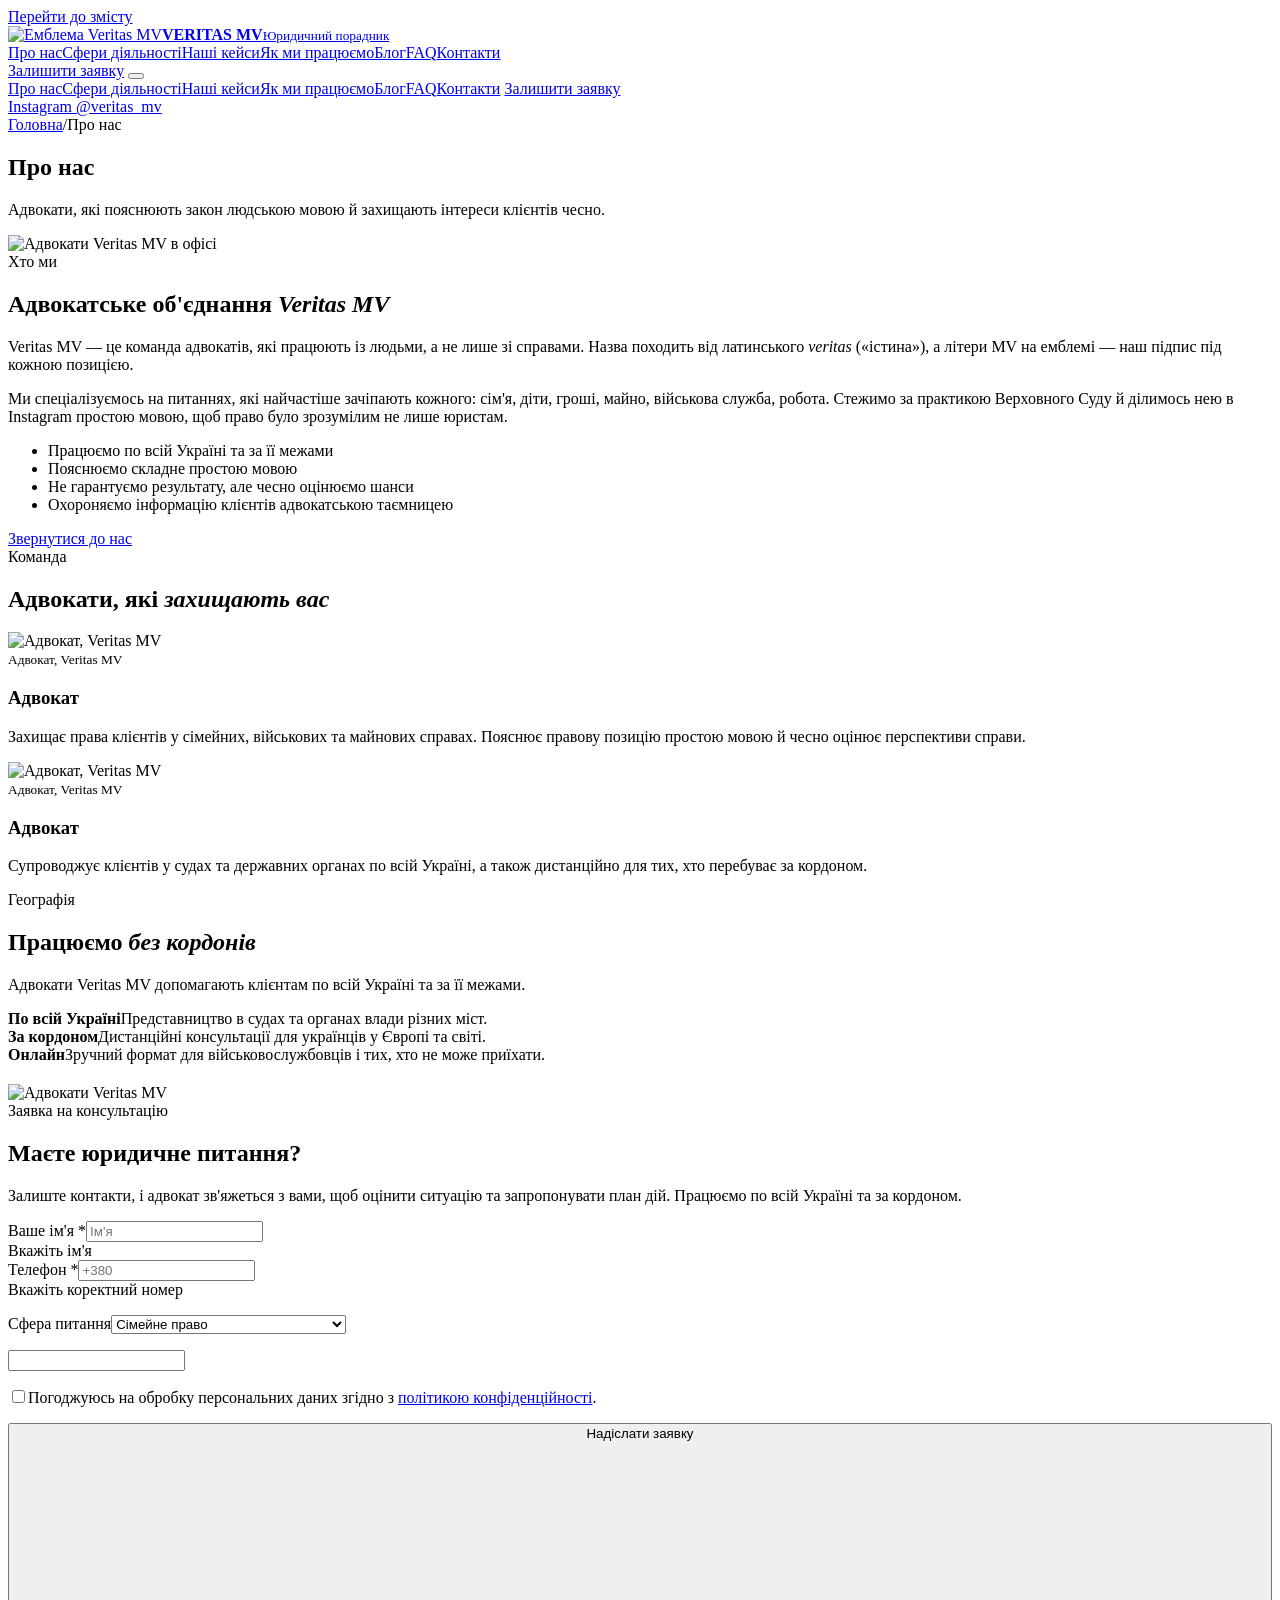
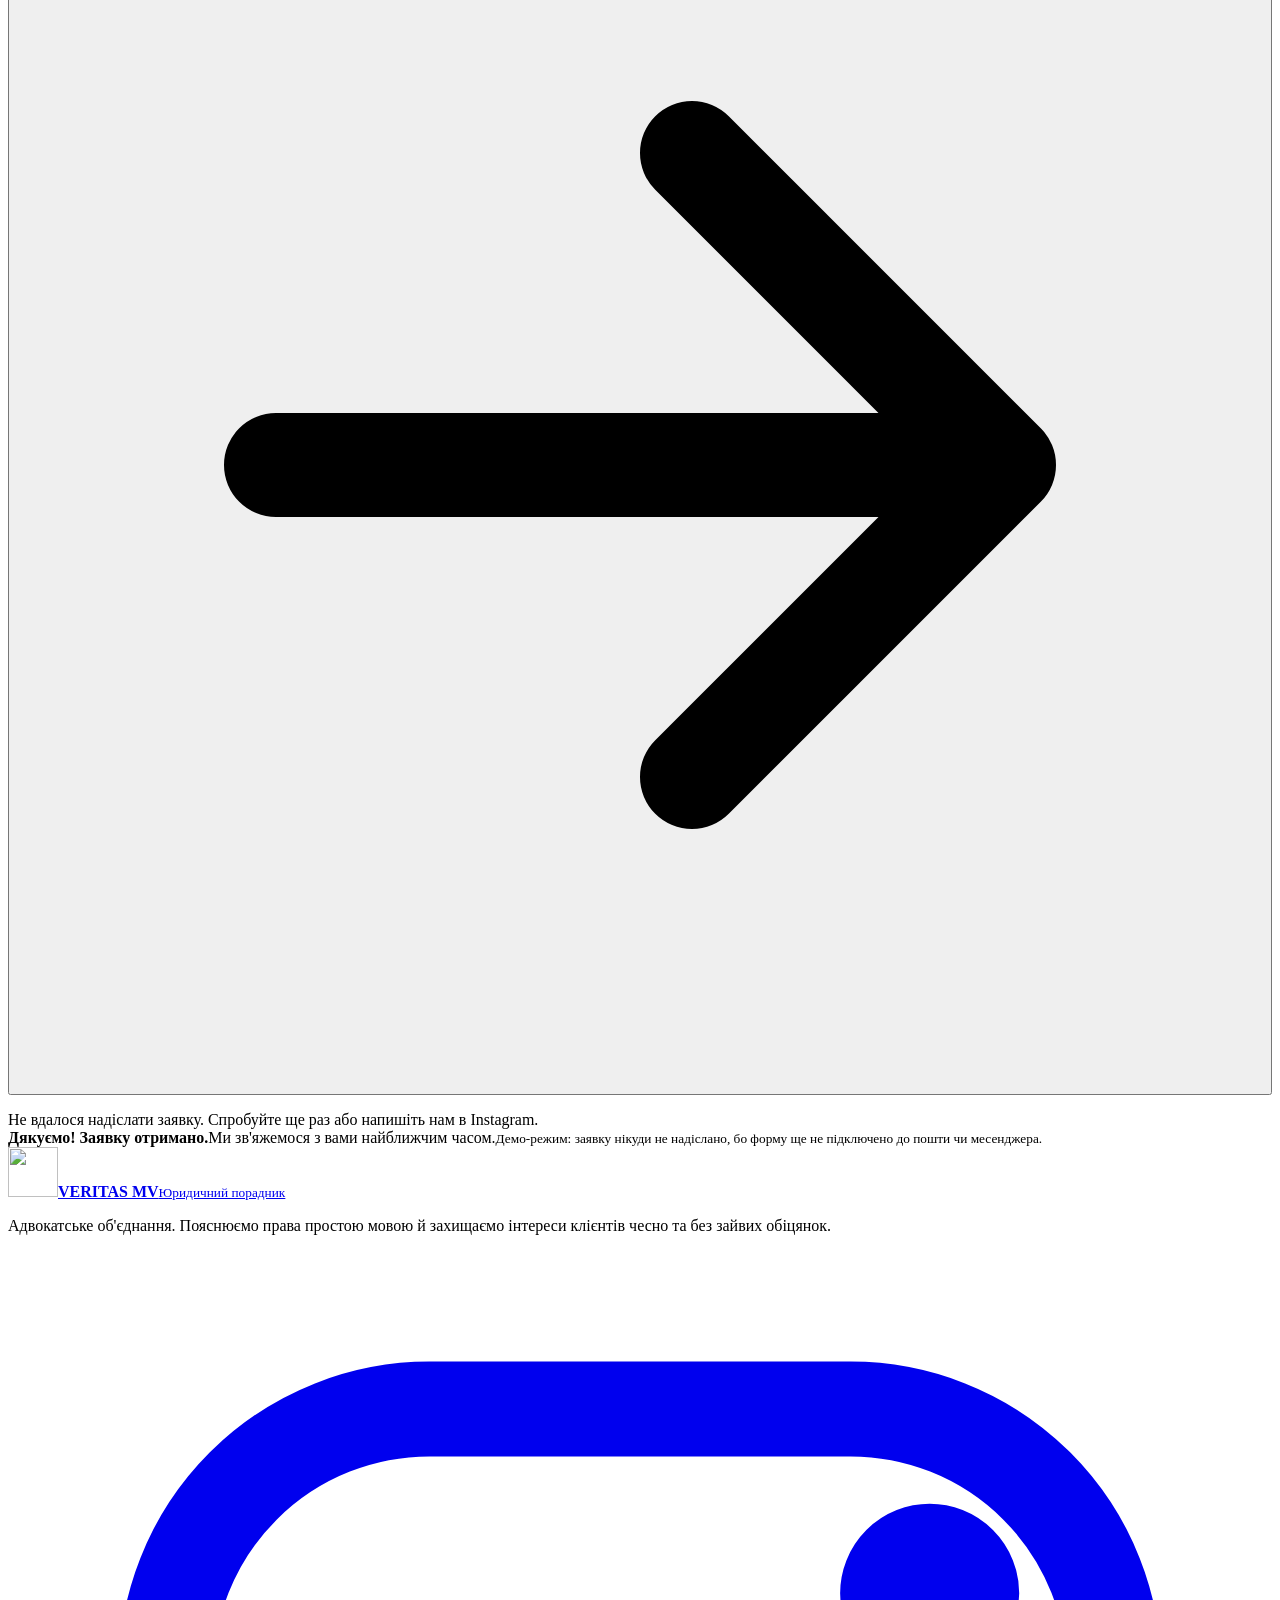
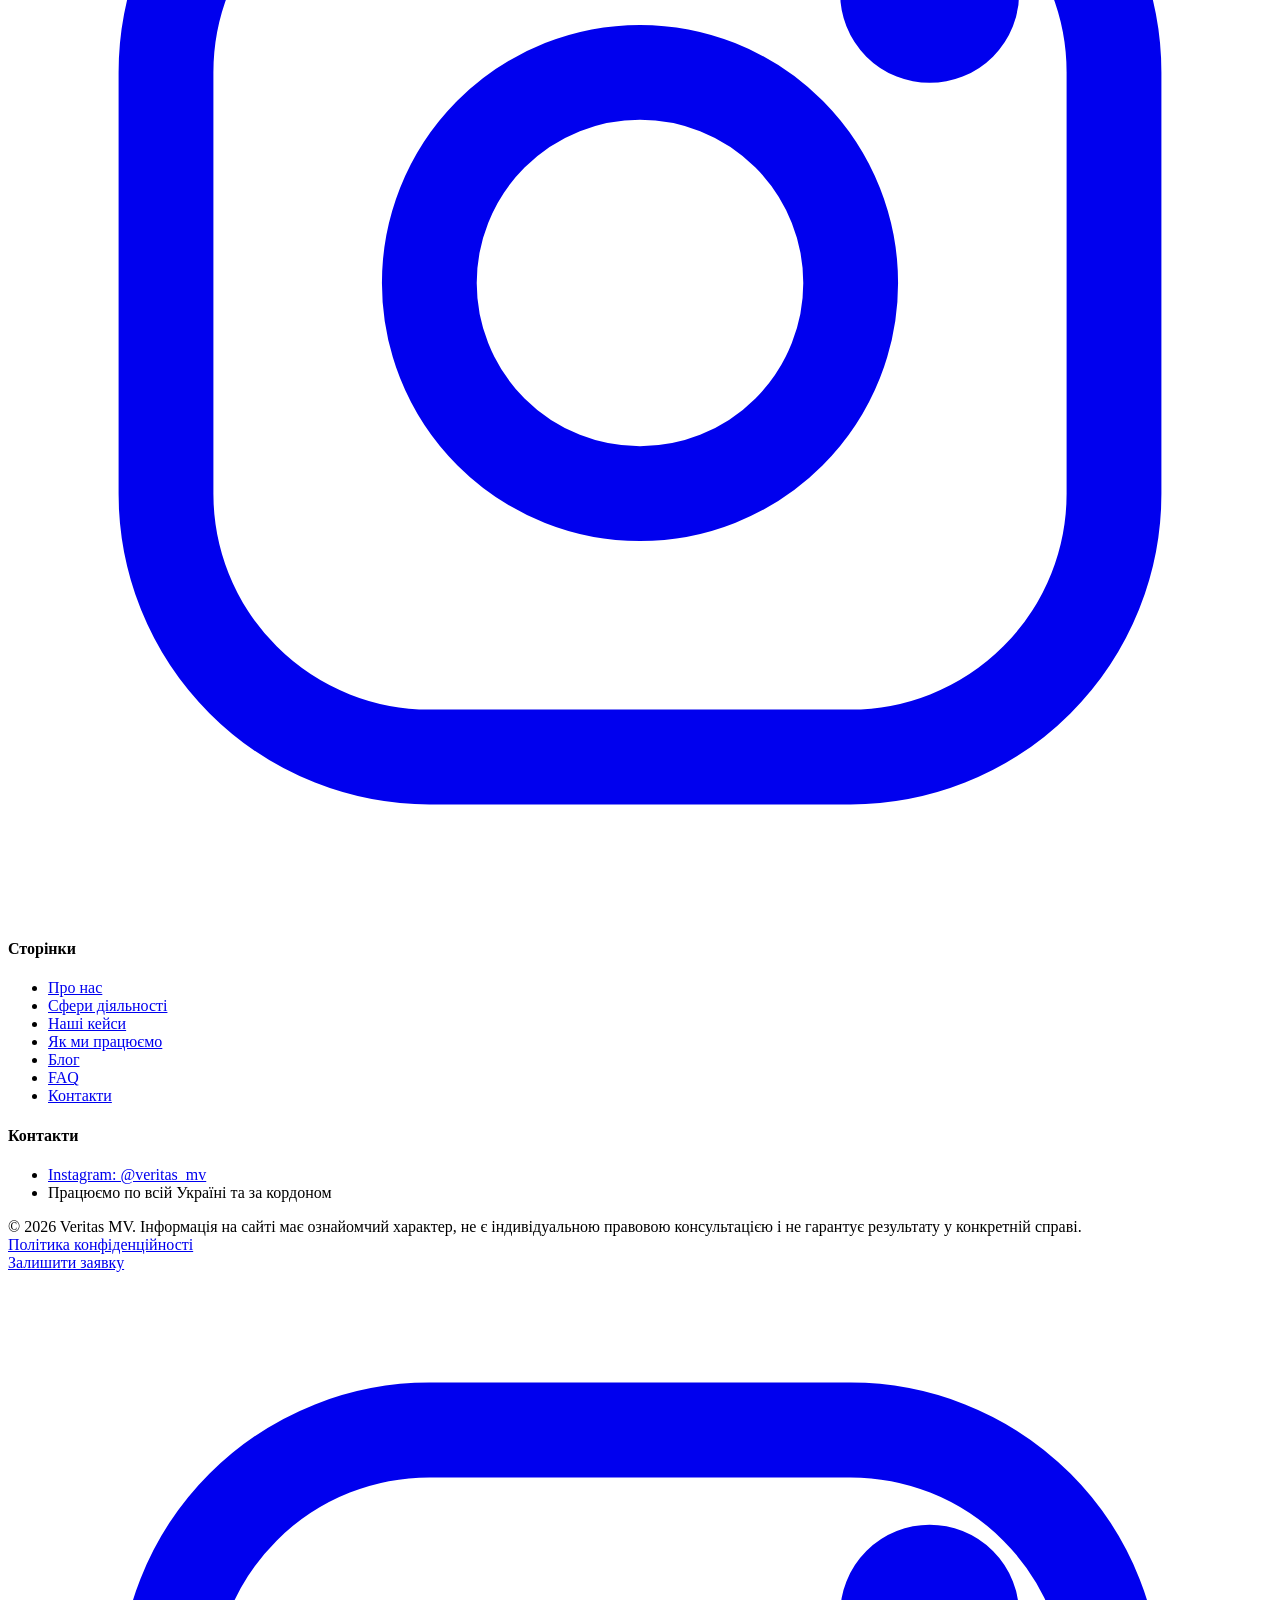
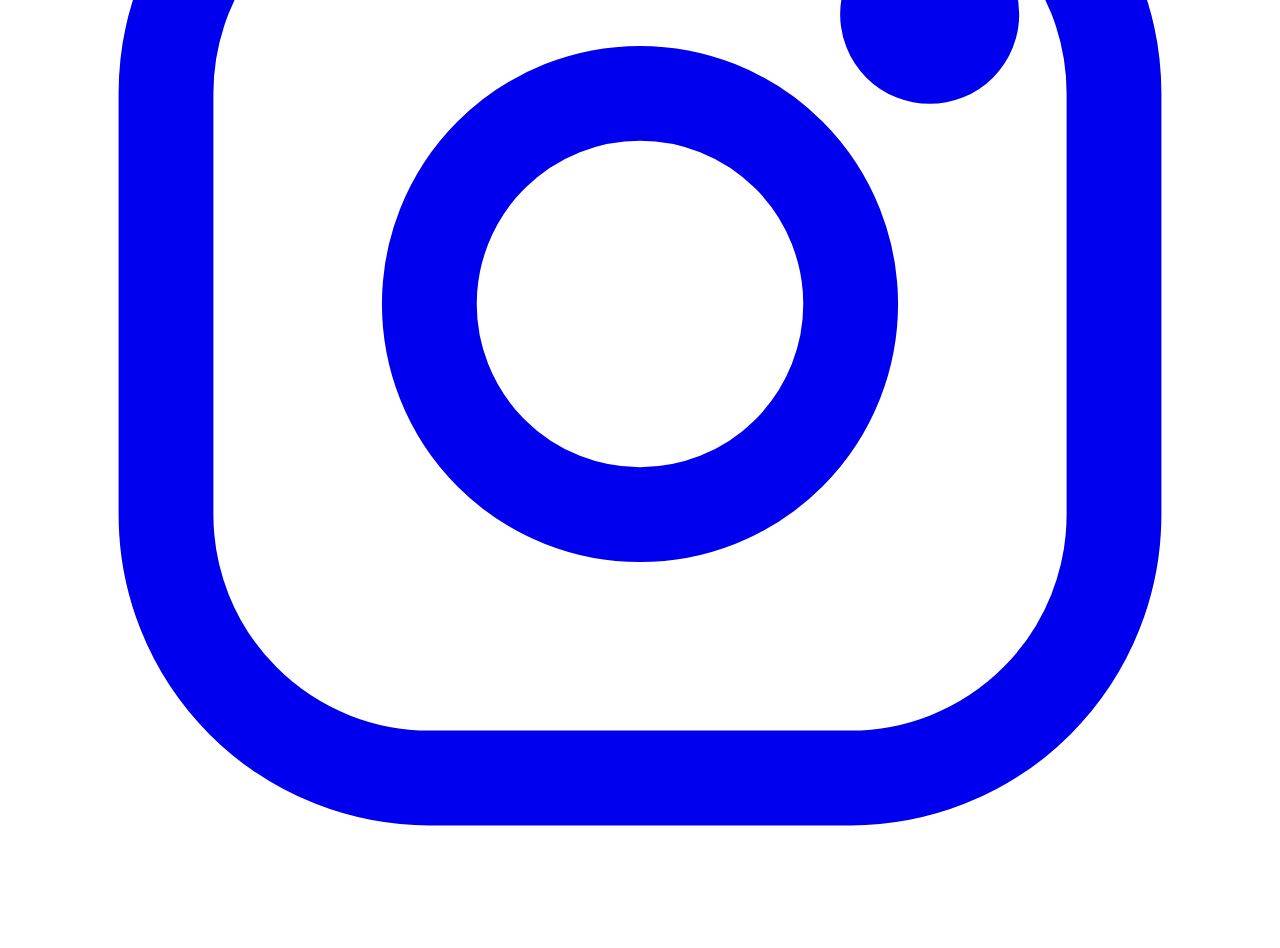
==== about.html @ 13b51f2b "Add files via upload" ====
<!DOCTYPE html>
<html lang="uk">
<head>
<meta charset="utf-8">
<meta name="viewport" content="width=device-width,initial-scale=1">
<title>Про нас | Veritas MV · Юридичний порадник</title>
<meta name="description" content="Адвокатське об'єднання Veritas MV: хто ми, наші принципи та команда адвокатів. Працюємо по всій Україні та за кордоном.">
<link rel="canonical" href="https://veritasmv.com.ua/about.html">
<meta property="og:type" content="website"><meta property="og:locale" content="uk_UA">
<meta property="og:title" content="Про нас | Veritas MV · Юридичний порадник"><meta property="og:description" content="Адвокатське об'єднання Veritas MV: хто ми, наші принципи та команда адвокатів. Працюємо по всій Україні та за кордоном.">
<meta property="og:image" content="https://veritasmv.com.ua/img/hero.jpg"><meta property="og:url" content="https://veritasmv.com.ua/about.html">
<meta name="theme-color" content="#4a0a16">
<link rel="icon" type="image/png" href="img/favicon.png"><link rel="apple-touch-icon" href="img/apple-touch-icon.png">
<link rel="preconnect" href="https://fonts.googleapis.com"><link rel="preconnect" href="https://fonts.gstatic.com" crossorigin>
<link href="https://fonts.googleapis.com/css2?family=Montserrat:ital,wght@0,300;0,400;0,500;0,600;0,700;0,800;1,500;1,600&display=swap&subset=cyrillic" rel="stylesheet">
<link rel="stylesheet" href="css/style.css">

</head>
<body>
<a class="sr-only" href="#main">Перейти до змісту</a>
<header class="site-header"><div class="container header-in">
  <a class="brand" href="index.html" aria-label="Юридичний порадник: на головну"><img src="img/logo.png" alt="Емблема Veritas MV" width="50" height="50"><span class="brand-txt"><b>VERITAS MV</b><small>Юридичний порадник</small></span></a>
  <nav class="nav" aria-label="Основне меню"><a href="about.html" class="active">Про нас</a><a href="services.html">Сфери діяльності</a><a href="cases.html">Наші кейси</a><a href="process.html">Як ми працюємо</a><a href="blog.html">Блог</a><a href="faq.html">FAQ</a><a href="contacts.html">Контакти</a></nav>
  <a class="btn btn-primary btn-sm header-cta" href="contacts.html#form">Залишити заявку</a>
  <button class="burger" aria-label="Меню" aria-expanded="false"><span></span></button>
</div></header>
<div class="mobile-menu"><a class="m-link active" href="about.html">Про нас</a><a class="m-link" href="services.html">Сфери діяльності</a><a class="m-link" href="cases.html">Наші кейси</a><a class="m-link" href="process.html">Як ми працюємо</a><a class="m-link" href="blog.html">Блог</a><a class="m-link" href="faq.html">FAQ</a><a class="m-link" href="contacts.html">Контакти</a>
  <a class="btn btn-primary" href="contacts.html#form">Залишити заявку</a>
  <div class="m-contact"><a href="https://www.instagram.com/veritas_mv" target="_blank" rel="noopener">Instagram @veritas_mv</a></div>
</div>
<main id="main">
<section class="page-hero"><div class="container">
  <div class="crumbs"><a href="index.html">Головна</a><span>/</span>Про нас</div>
  <h1>Про нас</h1><p>Адвокати, які пояснюють закон людською мовою й захищають інтереси клієнтів чесно.</p></div></section>
<section class="section"><div class="container split">
  <div class="split-img rv"><img src="img/about.jpg" alt="Адвокати Veritas MV в офісі" loading="lazy"></div>
  <div class="split-txt">
    <span class="eyebrow rv">Хто ми</span>
    <h2 class="rv">Адвокатське об'єднання <em>Veritas MV</em></h2>
    <p class="rv">Veritas MV — це команда адвокатів, які працюють із людьми, а не лише зі справами. Назва походить від латинського <i>veritas</i> («істина»), а літери MV на емблемі — наш підпис під кожною позицією.</p>
    <p class="rv">Ми спеціалізуємось на питаннях, які найчастіше зачіпають кожного: сім'я, діти, гроші, майно, військова служба, робота. Стежимо за практикою Верховного Суду й ділимось нею в Instagram простою мовою, щоб право було зрозумілим не лише юристам.</p>
    <ul class="checks rv"><li>Працюємо по всій Україні та за її межами</li><li>Пояснюємо складне простою мовою</li><li>Не гарантуємо результату, але чесно оцінюємо шанси</li><li>Охороняємо інформацію клієнтів адвокатською таємницею</li></ul>
    <a class="btn btn-primary rv" href="contacts.html#form">Звернутися до нас</a>
  </div>
</div></section>

<section class="section tint" id="team"><div class="container">
  <div class="section-head rv"><span class="eyebrow">Команда</span><h2>Адвокати, які <em>захищають вас</em></h2></div>
  <div class="team-grid"><article class="person rv"><div class="person-img"><img src="img/team-1.jpg" alt="Адвокат, Veritas MV" loading="lazy"></div>
<div class="person-body"><small>Адвокат, Veritas MV</small><h3>Адвокат</h3><p>Захищає права клієнтів у сімейних, військових та майнових справах. Пояснює правову позицію простою мовою й чесно оцінює перспективи справи.</p></div></article><article class="person rv"><div class="person-img"><img src="img/team-2.jpg" alt="Адвокат, Veritas MV" loading="lazy"></div>
<div class="person-body"><small>Адвокат, Veritas MV</small><h3>Адвокат</h3><p>Супроводжує клієнтів у судах та державних органах по всій Україні, а також дистанційно для тих, хто перебуває за кордоном.</p></div></article></div>
</div></section>

<section class="section"><div class="container">
  <div class="section-head center rv"><span class="eyebrow">Географія</span><h2>Працюємо <em>без кордонів</em></h2><p>Адвокати Veritas MV допомагають клієнтам по всій Україні та за її межами.</p></div>
  <div class="geo">
    <div class="geo-item rv"><b>По всій Україні</b><span>Представництво в судах та органах влади різних міст.</span></div>
    <div class="geo-item rv d1"><b>За кордоном</b><span>Дистанційні консультації для українців у Європі та світі.</span></div>
    <div class="geo-item rv d2"><b>Онлайн</b><span>Зручний формат для військовослужбовців і тих, хто не може приїхати.</span></div>
  </div>
</div></section>
<section class="section" style="padding-top:20px"><div class="container">
  <div class="cta rv">
    <div class="cta-img"><img src="img/cta-wide.jpg" alt="Адвокати Veritas MV" loading="lazy"></div>
    <div class="cta-body">
      <span class="eyebrow">Заявка на консультацію</span>
      <h2>Маєте юридичне питання?</h2><p>Залиште контакти, і адвокат зв'яжеться з вами, щоб оцінити ситуацію та запропонувати план дій. Працюємо по всій Україні та за кордоном.</p>
      <form class="form" data-lead novalidate>
  <div class="form-fields" style="display:grid;gap:16px">
    <div class="row two">
      <div class="field"><label for="ctan">Ваше ім'я <span class="req">*</span></label><input id="ctan" name="name" placeholder="Ім'я" autocomplete="name"><div class="msg">Вкажіть ім'я</div></div>
      <div class="field"><label for="ctap">Телефон <span class="req">*</span></label><input id="ctap" name="phone" type="tel" inputmode="tel" placeholder="+380" autocomplete="tel"><div class="msg">Вкажіть коректний номер</div></div>
    </div>
    <div class="field"><label for="ctaa">Сфера питання</label><select id="ctaa" name="area"><option value="family">Сімейне право</option><option value="military">Військове право</option><option value="property">Майнові та цивільні спори</option><option value="labor">Трудове право</option><option value="consumer">Кредити та споживчі спори</option><option value="abroad">Українці за кордоном</option><option value="other">Інше / не знаю, до кого звертатись</option></select></div>
    <div class="hp" aria-hidden="true"><input name="website" tabindex="-1" autocomplete="off"></div><label class="check"><input type="checkbox" name="consent"><span>Погоджуюсь на обробку персональних даних згідно з <a href="privacy.html">політикою конфіденційності</a>.</span></label>
    <button class="btn btn-primary" type="submit">Надіслати заявку <svg viewBox="0 0 24 24" fill="none" stroke="currentColor" stroke-width="2" stroke-linecap="round" stroke-linejoin="round"><path d="M5 12h14M13 6l6 6-6 6"/></svg></button><div class="form-err">Не вдалося надіслати заявку. Спробуйте ще раз або напишіть нам в Instagram.</div>
  </div>
  <div class="form-ok"><b>Дякуємо! Заявку отримано.</b>Ми зв'яжемося з вами найближчим часом.<small class="demo-note">Демо-режим: заявку нікуди не надіслано, бо форму ще не підключено до пошти чи месенджера.</small></div>
</form>
    </div>
  </div></div></section>

</main>
<footer class="site-footer"><div class="container">
  <div class="foot-grid">
    <div>
      <a class="brand" href="index.html"><img src="img/logo.png" alt="" width="50" height="50"><span class="brand-txt"><b>VERITAS MV</b><small>Юридичний порадник</small></span></a>
      <p class="foot-about">Адвокатське об'єднання. Пояснюємо права простою мовою й захищаємо інтереси клієнтів чесно та без зайвих обіцянок.</p>
      <div class="socials"><a href="https://www.instagram.com/veritas_mv" target="_blank" rel="noopener" aria-label="Instagram"><svg viewBox="0 0 24 24" fill="none" stroke="currentColor" stroke-width="1.8" stroke-linecap="round" stroke-linejoin="round"><rect x="3" y="3" width="18" height="18" rx="5"/><circle cx="12" cy="12" r="4"/><circle cx="17.5" cy="6.5" r=".8" fill="currentColor"/></svg></a></div>
    </div>
    <div><h4>Сторінки</h4><ul><li><a href="about.html">Про нас</a></li><li><a href="services.html">Сфери діяльності</a></li><li><a href="cases.html">Наші кейси</a></li><li><a href="process.html">Як ми працюємо</a></li><li><a href="blog.html">Блог</a></li><li><a href="faq.html">FAQ</a></li><li><a href="contacts.html">Контакти</a></li></ul></div>
    <div><h4>Контакти</h4><ul><li><a href="https://www.instagram.com/veritas_mv" target="_blank" rel="noopener">Instagram: @veritas_mv</a></li><li>Працюємо по всій Україні та за кордоном</li></ul></div>
  </div>
  <div class="foot-bottom">
    <div>© <span data-year>2026</span> Veritas MV. Інформація на сайті має ознайомчий характер, не є індивідуальною правовою консультацією і не гарантує результату у конкретній справі.</div>
    <div><a href="privacy.html">Політика конфіденційності</a></div>
  </div>
</div></footer>
<div class="mbar"><a class="btn btn-primary" href="contacts.html#form">Залишити заявку</a><a class="btn btn-light sq" href="https://www.instagram.com/veritas_mv" target="_blank" rel="noopener" aria-label="Instagram"><svg viewBox="0 0 24 24" fill="none" stroke="currentColor" stroke-width="1.8" stroke-linecap="round" stroke-linejoin="round"><rect x="3" y="3" width="18" height="18" rx="5"/><circle cx="12" cy="12" r="4"/><circle cx="17.5" cy="6.5" r=".8" fill="currentColor"/></svg></a></div>
<script src="js/config.js"></script>
<script src="js/main.js"></script>
</body>
</html>
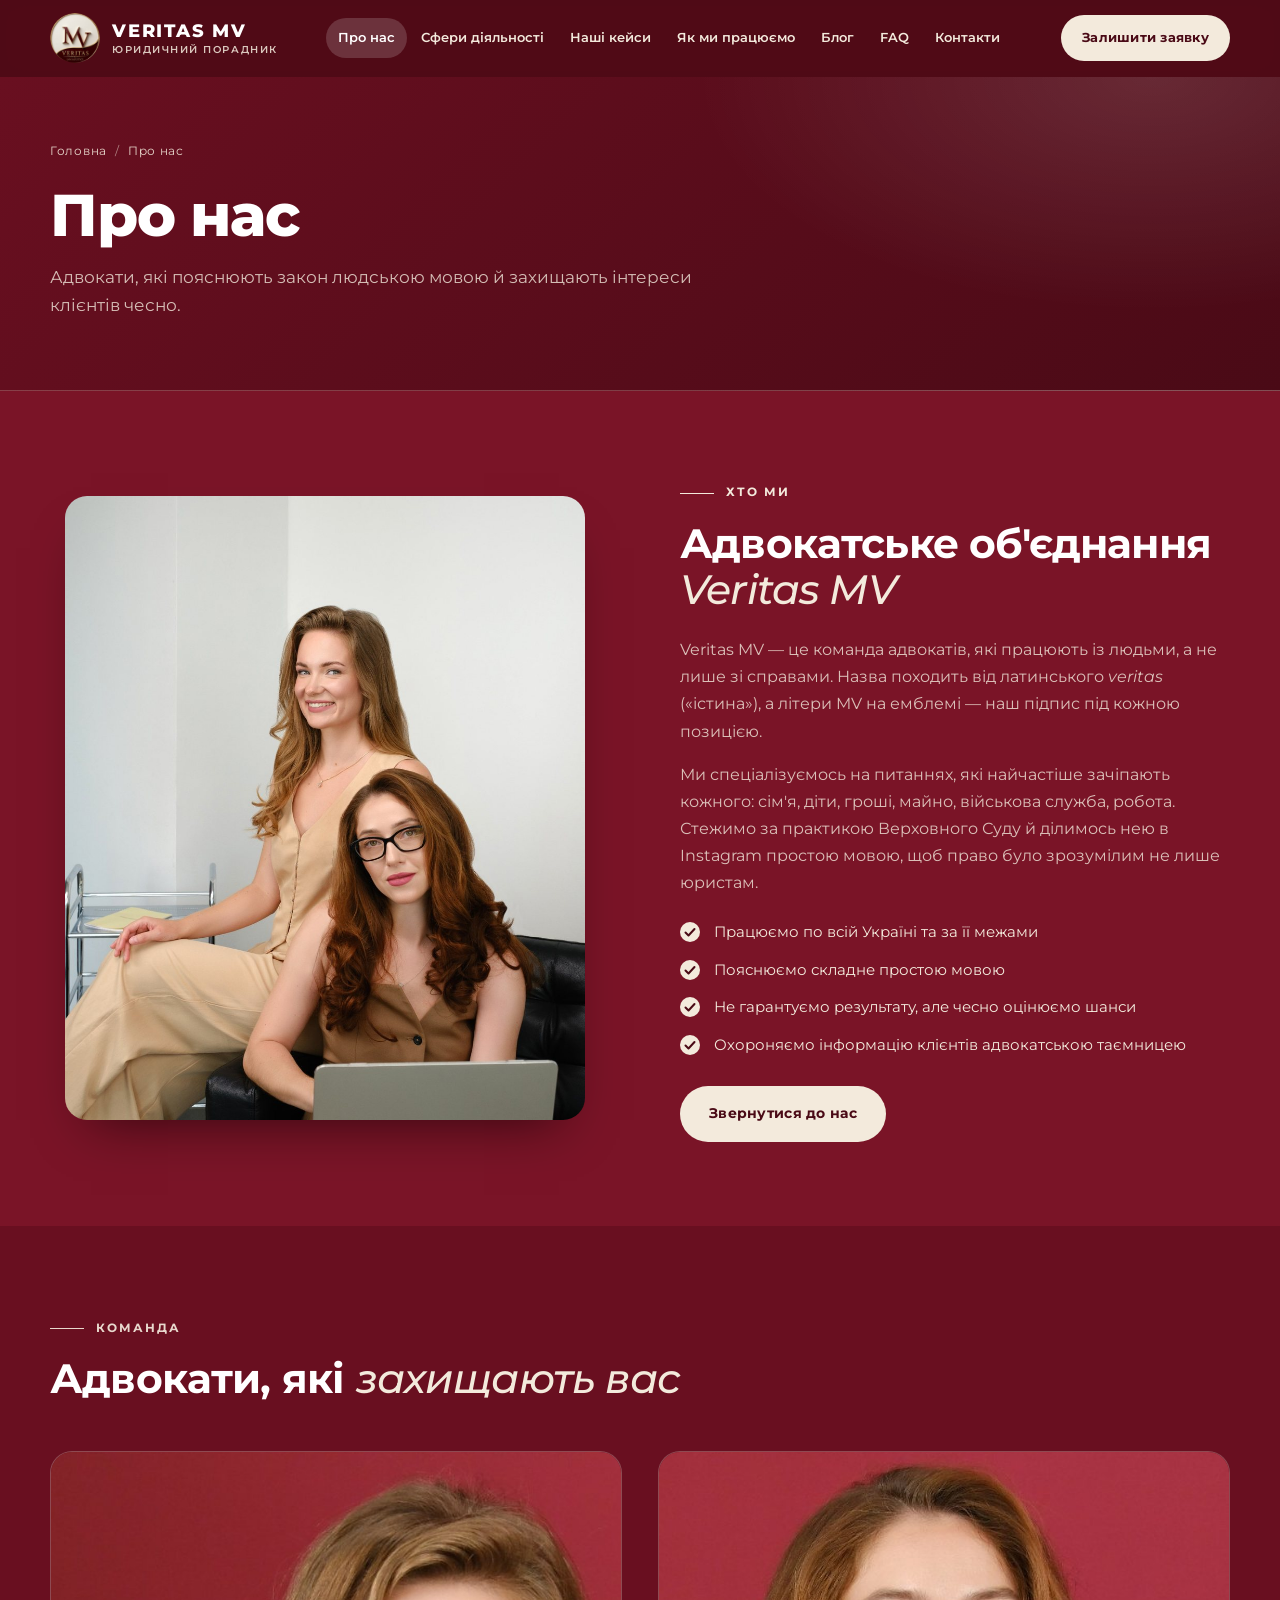
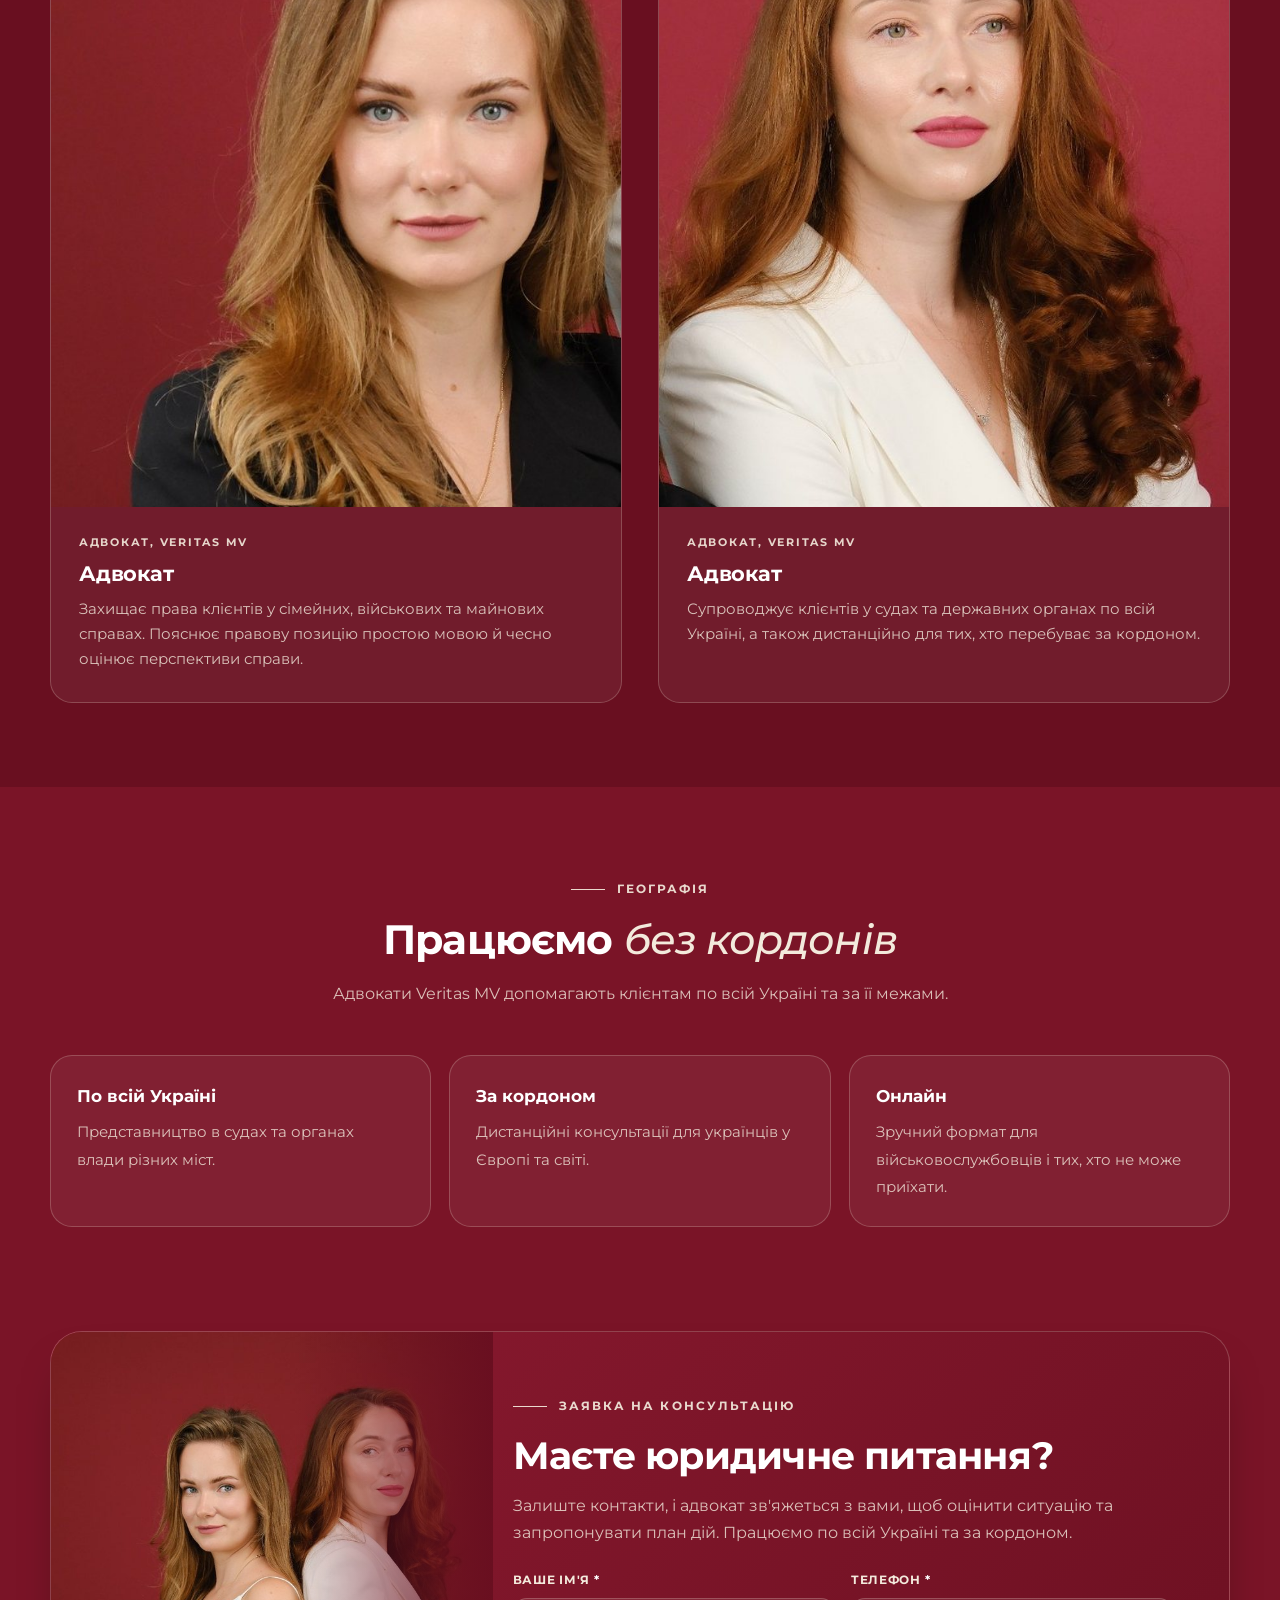
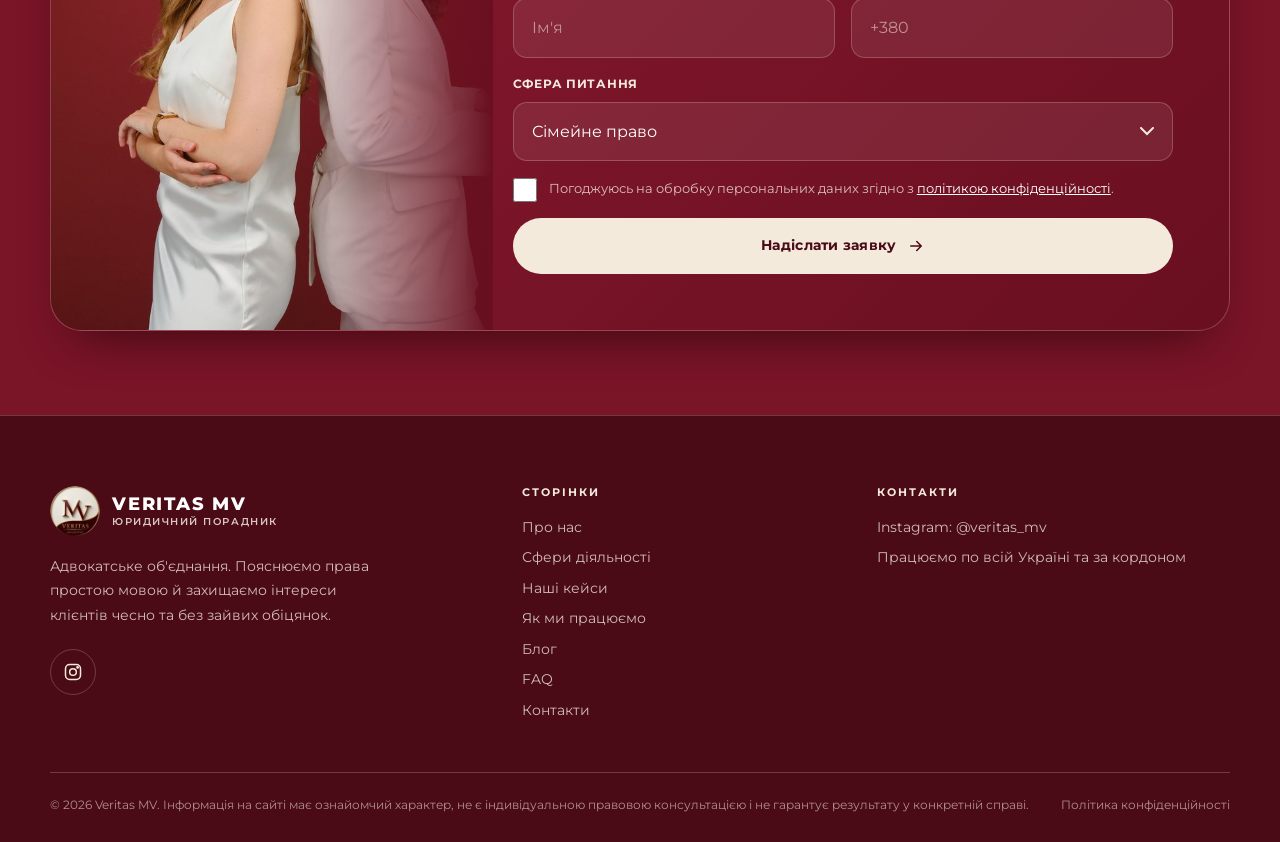
==== commit 89ed61cf: "Add files via upload" ====
--- a/about.html
+++ b/about.html
@@ -8,18 +8,18 @@
 <link rel="canonical" href="https://veritasmv.com.ua/about.html">
 <meta property="og:type" content="website"><meta property="og:locale" content="uk_UA">
 <meta property="og:title" content="Про нас | Veritas MV · Юридичний порадник"><meta property="og:description" content="Адвокатське об'єднання Veritas MV: хто ми, наші принципи та команда адвокатів. Працюємо по всій Україні та за кордоном.">
-<meta property="og:image" content="https://veritasmv.com.ua/img/hero.jpg"><meta property="og:url" content="https://veritasmv.com.ua/about.html">
+<meta property="og:image" content="https://veritasmv.com.ua/hero.jpg"><meta property="og:url" content="https://veritasmv.com.ua/about.html">
 <meta name="theme-color" content="#4a0a16">
-<link rel="icon" type="image/png" href="img/favicon.png"><link rel="apple-touch-icon" href="img/apple-touch-icon.png">
+<link rel="icon" type="image/png" href="favicon.png"><link rel="apple-touch-icon" href="apple-touch-icon.png">
 <link rel="preconnect" href="https://fonts.googleapis.com"><link rel="preconnect" href="https://fonts.gstatic.com" crossorigin>
 <link href="https://fonts.googleapis.com/css2?family=Montserrat:ital,wght@0,300;0,400;0,500;0,600;0,700;0,800;1,500;1,600&display=swap&subset=cyrillic" rel="stylesheet">
-<link rel="stylesheet" href="css/style.css">
+<link rel="stylesheet" href="style.css">
 
 </head>
 <body>
 <a class="sr-only" href="#main">Перейти до змісту</a>
 <header class="site-header"><div class="container header-in">
-  <a class="brand" href="index.html" aria-label="Юридичний порадник: на головну"><img src="img/logo.png" alt="Емблема Veritas MV" width="50" height="50"><span class="brand-txt"><b>VERITAS MV</b><small>Юридичний порадник</small></span></a>
+  <a class="brand" href="index.html" aria-label="Юридичний порадник: на головну"><img src="logo.png" alt="Емблема Veritas MV" width="50" height="50"><span class="brand-txt"><b>VERITAS MV</b><small>Юридичний порадник</small></span></a>
   <nav class="nav" aria-label="Основне меню"><a href="about.html" class="active">Про нас</a><a href="services.html">Сфери діяльності</a><a href="cases.html">Наші кейси</a><a href="process.html">Як ми працюємо</a><a href="blog.html">Блог</a><a href="faq.html">FAQ</a><a href="contacts.html">Контакти</a></nav>
   <a class="btn btn-primary btn-sm header-cta" href="contacts.html#form">Залишити заявку</a>
   <button class="burger" aria-label="Меню" aria-expanded="false"><span></span></button>
@@ -33,7 +33,7 @@
   <div class="crumbs"><a href="index.html">Головна</a><span>/</span>Про нас</div>
   <h1>Про нас</h1><p>Адвокати, які пояснюють закон людською мовою й захищають інтереси клієнтів чесно.</p></div></section>
 <section class="section"><div class="container split">
-  <div class="split-img rv"><img src="img/about.jpg" alt="Адвокати Veritas MV в офісі" loading="lazy"></div>
+  <div class="split-img rv"><img src="about.jpg" alt="Адвокати Veritas MV в офісі" loading="lazy"></div>
   <div class="split-txt">
     <span class="eyebrow rv">Хто ми</span>
     <h2 class="rv">Адвокатське об'єднання <em>Veritas MV</em></h2>
@@ -46,8 +46,8 @@
 
 <section class="section tint" id="team"><div class="container">
   <div class="section-head rv"><span class="eyebrow">Команда</span><h2>Адвокати, які <em>захищають вас</em></h2></div>
-  <div class="team-grid"><article class="person rv"><div class="person-img"><img src="img/team-1.jpg" alt="Адвокат, Veritas MV" loading="lazy"></div>
-<div class="person-body"><small>Адвокат, Veritas MV</small><h3>Адвокат</h3><p>Захищає права клієнтів у сімейних, військових та майнових справах. Пояснює правову позицію простою мовою й чесно оцінює перспективи справи.</p></div></article><article class="person rv"><div class="person-img"><img src="img/team-2.jpg" alt="Адвокат, Veritas MV" loading="lazy"></div>
+  <div class="team-grid"><article class="person rv"><div class="person-img"><img src="team-1.jpg" alt="Адвокат, Veritas MV" loading="lazy"></div>
+<div class="person-body"><small>Адвокат, Veritas MV</small><h3>Адвокат</h3><p>Захищає права клієнтів у сімейних, військових та майнових справах. Пояснює правову позицію простою мовою й чесно оцінює перспективи справи.</p></div></article><article class="person rv"><div class="person-img"><img src="team-2.jpg" alt="Адвокат, Veritas MV" loading="lazy"></div>
 <div class="person-body"><small>Адвокат, Veritas MV</small><h3>Адвокат</h3><p>Супроводжує клієнтів у судах та державних органах по всій Україні, а також дистанційно для тих, хто перебуває за кордоном.</p></div></article></div>
 </div></section>
 
@@ -61,7 +61,7 @@
 </div></section>
 <section class="section" style="padding-top:20px"><div class="container">
   <div class="cta rv">
-    <div class="cta-img"><img src="img/cta-wide.jpg" alt="Адвокати Veritas MV" loading="lazy"></div>
+    <div class="cta-img"><img src="cta-wide.jpg" alt="Адвокати Veritas MV" loading="lazy"></div>
     <div class="cta-body">
       <span class="eyebrow">Заявка на консультацію</span>
       <h2>Маєте юридичне питання?</h2><p>Залиште контакти, і адвокат зв'яжеться з вами, щоб оцінити ситуацію та запропонувати план дій. Працюємо по всій Україні та за кордоном.</p>
@@ -84,7 +84,7 @@
 <footer class="site-footer"><div class="container">
   <div class="foot-grid">
     <div>
-      <a class="brand" href="index.html"><img src="img/logo.png" alt="" width="50" height="50"><span class="brand-txt"><b>VERITAS MV</b><small>Юридичний порадник</small></span></a>
+      <a class="brand" href="index.html"><img src="logo.png" alt="" width="50" height="50"><span class="brand-txt"><b>VERITAS MV</b><small>Юридичний порадник</small></span></a>
       <p class="foot-about">Адвокатське об'єднання. Пояснюємо права простою мовою й захищаємо інтереси клієнтів чесно та без зайвих обіцянок.</p>
       <div class="socials"><a href="https://www.instagram.com/veritas_mv" target="_blank" rel="noopener" aria-label="Instagram"><svg viewBox="0 0 24 24" fill="none" stroke="currentColor" stroke-width="1.8" stroke-linecap="round" stroke-linejoin="round"><rect x="3" y="3" width="18" height="18" rx="5"/><circle cx="12" cy="12" r="4"/><circle cx="17.5" cy="6.5" r=".8" fill="currentColor"/></svg></a></div>
     </div>
@@ -97,7 +97,7 @@
   </div>
 </div></footer>
 <div class="mbar"><a class="btn btn-primary" href="contacts.html#form">Залишити заявку</a><a class="btn btn-light sq" href="https://www.instagram.com/veritas_mv" target="_blank" rel="noopener" aria-label="Instagram"><svg viewBox="0 0 24 24" fill="none" stroke="currentColor" stroke-width="1.8" stroke-linecap="round" stroke-linejoin="round"><rect x="3" y="3" width="18" height="18" rx="5"/><circle cx="12" cy="12" r="4"/><circle cx="17.5" cy="6.5" r=".8" fill="currentColor"/></svg></a></div>
-<script src="js/config.js"></script>
-<script src="js/main.js"></script>
+<script src="config.js"></script>
+<script src="main.js"></script>
 </body>
 </html>
--- a/style.css
+++ b/style.css
@@ -0,0 +1,374 @@
+/* ==========================================================
+   Veritas MV — «Юридичний порадник»
+   Шрифт: Montserrat · Фон: фірмовий бордовий · Текст: білий та бежевий
+   ========================================================== */
+:root{
+  --bg:#7a1427;        /* фірмовий бордовий */
+  --bg2:#690f20;       /* бордовий темніший (чергування секцій) */
+  --bg3:#4a0a16;       /* глибокий бордовий (підвал, шапки сторінок) */
+  --panel:rgba(255,255,255,.055);
+  --panel-h:rgba(255,255,255,.09);
+  --white:#ffffff;
+  --beige:#f3eadc;     /* бежевий — колір попереднього фону */
+  --muted:rgba(243,234,220,.8);
+  --line:rgba(243,234,220,.22);
+  --r:22px; --r-sm:14px;
+  --shadow:0 26px 50px -26px rgba(20,0,5,.7);
+  --font:"Montserrat",system-ui,-apple-system,"Segoe UI",Roboto,Arial,sans-serif;
+  --maxw:1180px;
+}
+*{box-sizing:border-box;margin:0;padding:0}
+html{scroll-behavior:smooth;-webkit-text-size-adjust:100%;-webkit-tap-highlight-color:rgba(255,255,255,.12)}
+body{font-family:var(--font);font-size:16px;line-height:1.7;color:var(--beige);background:var(--bg);overflow-x:hidden;-webkit-font-smoothing:antialiased;font-weight:400}
+img{max-width:100%;display:block}
+a{color:inherit;text-decoration:none}
+ul{list-style:none}
+button,input,select,textarea{font:inherit;color:inherit}
+:focus-visible{outline:2px solid var(--beige);outline-offset:3px;border-radius:6px}
+.container{width:min(var(--maxw),100% - 40px);margin-inline:auto}
+.sr-only{position:absolute;width:1px;height:1px;overflow:hidden;clip:rect(0 0 0 0);white-space:nowrap}
+
+/* ---------- Типографіка ---------- */
+h1,h2,h3,h4{font-family:var(--font);font-weight:700;line-height:1.14;letter-spacing:-.02em;color:var(--white)}
+h1{font-size:clamp(2rem,5.2vw,3.7rem);font-weight:800}
+h2{font-size:clamp(1.65rem,3.8vw,2.55rem)}
+h3{font-size:1.2rem;letter-spacing:-.01em;line-height:1.3}
+h1 em,h2 em{font-style:italic;color:var(--beige);font-weight:500}
+.lead{font-size:1.08rem;color:var(--muted);max-width:56ch;font-weight:400}
+.eyebrow{display:inline-flex;align-items:center;gap:12px;font-size:.72rem;font-weight:700;letter-spacing:.18em;text-transform:uppercase;color:var(--beige);margin-bottom:18px;opacity:.92}
+.eyebrow::before{content:"";width:34px;height:1px;background:var(--beige)}
+
+/* ---------- Кнопки ---------- */
+.btn{display:inline-flex;align-items:center;justify-content:center;gap:10px;padding:15px 28px;min-height:50px;border-radius:999px;font-weight:700;font-size:.88rem;letter-spacing:.02em;border:1.5px solid transparent;cursor:pointer;transition:transform .2s,background .2s,color .2s,border-color .2s;white-space:nowrap}
+.btn:hover{transform:translateY(-2px)}
+.btn-primary,.btn-gold{background:var(--beige);color:var(--bg3)}
+.btn-primary:hover,.btn-gold:hover{background:var(--white)}
+.btn-outline{border-color:var(--beige);color:var(--beige);background:transparent}
+.btn-outline:hover{background:var(--beige);color:var(--bg3)}
+.btn-light{background:rgba(255,255,255,.14);color:var(--white);border-color:rgba(255,255,255,.18)}
+.btn-light:hover{background:rgba(255,255,255,.24)}
+.btn-sm{padding:11px 20px;font-size:.8rem;min-height:44px}
+.btn svg{width:18px;height:18px}
+.link-arrow{display:inline-flex;gap:8px;align-items:center;font-weight:700;font-size:.86rem;letter-spacing:.02em;color:var(--white);border-bottom:1.5px solid var(--beige);padding-bottom:3px;transition:gap .2s}
+.link-arrow:hover{gap:14px}
+
+/* ---------- Шапка ---------- */
+.site-header{position:sticky;top:0;z-index:50;background:rgba(74,10,22,.9);backdrop-filter:saturate(1.3) blur(14px);-webkit-backdrop-filter:saturate(1.3) blur(14px);border-bottom:1px solid transparent;transition:border-color .25s,box-shadow .25s}
+.site-header.scrolled{border-color:var(--line);box-shadow:0 12px 30px -20px rgba(0,0,0,.7)}
+.header-in{display:flex;align-items:center;justify-content:space-between;gap:20px;height:76px}
+.brand{display:flex;align-items:center;gap:12px;flex-shrink:0}
+.brand img{width:50px;height:50px;border-radius:50%}
+.brand-txt{display:flex;flex-direction:column;line-height:1.1}
+.brand-txt b{font-size:1.12rem;letter-spacing:.1em;color:var(--white);font-weight:800}
+.brand-txt small{font-size:.6rem;letter-spacing:.16em;text-transform:uppercase;color:var(--beige);font-weight:600;margin-top:4px;opacity:.85}
+.nav{display:none;align-items:center;gap:2px}
+.nav a{padding:9px 12px;border-radius:999px;font-size:.8rem;font-weight:600;color:var(--beige);transition:background .2s,color .2s;white-space:nowrap}
+.nav a:hover{background:rgba(255,255,255,.1);color:#fff}
+.nav a.active{color:#fff;background:rgba(255,255,255,.16)}
+.header-cta{display:none}
+.burger{width:46px;height:46px;border-radius:50%;border:1.5px solid var(--line);background:transparent;display:grid;place-items:center;cursor:pointer}
+.burger span{display:block;width:20px;height:2px;background:var(--beige);position:relative;transition:.25s}
+.burger span::before,.burger span::after{content:"";position:absolute;left:0;width:20px;height:2px;background:var(--beige);transition:.25s}
+.burger span::before{top:-6px}.burger span::after{top:6px}
+.menu-open .burger span{background:transparent}
+.menu-open .burger span::before{top:0;transform:rotate(45deg)}
+.menu-open .burger span::after{top:0;transform:rotate(-45deg)}
+.mobile-menu{position:fixed;inset:76px 0 0 0;background:var(--bg3);color:#fff;padding:20px 24px 120px;transform:translateY(-8px);opacity:0;visibility:hidden;transition:.28s;overflow-y:auto;z-index:49}
+.menu-open .mobile-menu{opacity:1;visibility:visible;transform:none}
+.mobile-menu a.m-link{display:block;font-size:1.35rem;font-weight:700;padding:15px 0;border-bottom:1px solid rgba(255,255,255,.12);color:var(--beige);letter-spacing:-.01em}
+.mobile-menu a.m-link.active{color:#fff}
+.mobile-menu .btn{margin-top:26px;width:100%}
+.mobile-menu .m-contact{margin-top:22px;color:var(--beige);font-size:.92rem;line-height:2}
+@media(min-width:1180px){.nav,.header-cta{display:flex}.burger,.mobile-menu{display:none}}
+
+/* ---------- Hero ---------- */
+.hero{position:relative;padding:44px 0 80px;background:
+  radial-gradient(900px 520px at 88% 0%,rgba(255,255,255,.1),transparent 62%),
+  linear-gradient(180deg,var(--bg),var(--bg2))}
+.hero-grid{display:grid;grid-template-columns:minmax(0,1fr);gap:44px;align-items:center}
+.hero-grid>*{min-width:0}
+.hero h1{margin-bottom:22px}
+.hero .lead{margin-bottom:32px}
+.hero-actions{display:flex;flex-wrap:wrap;gap:14px;margin-bottom:34px}
+.chips{display:flex;flex-wrap:wrap;gap:10px}
+.chip{display:inline-flex;align-items:center;gap:8px;padding:9px 16px;border-radius:999px;border:1px solid var(--line);background:rgba(255,255,255,.07);font-size:.78rem;font-weight:600;color:var(--beige)}
+.chip::before{content:"";width:6px;height:6px;border-radius:50%;background:var(--beige)}
+.hero-visual{position:relative;isolation:isolate;max-width:460px;margin-inline:auto;width:100%}
+.hero-visual .frame{position:relative;border-radius:999px 999px 28px 28px;overflow:hidden;aspect-ratio:4/5.3;box-shadow:var(--shadow)}
+.hero-visual .frame img{width:100%;height:100%;object-fit:cover;object-position:50% 22%}
+.hero-visual::before{content:"";position:absolute;inset:-14px -14px 14px 14px;border:1.5px solid var(--beige);opacity:.55;border-radius:999px 999px 34px 34px;z-index:-1}
+.hero-badge{position:absolute;left:-10px;bottom:34px;background:var(--bg3);border-radius:18px;padding:12px 18px 12px 12px;display:flex;align-items:center;gap:12px;box-shadow:var(--shadow);border:1px solid var(--line)}
+.hero-badge img{width:46px;height:46px;border-radius:50%}
+.hero-badge b{display:block;font-size:1.05rem;color:#fff;line-height:1.1;font-weight:800}
+.hero-badge span{font-size:.7rem;color:var(--muted)}
+@media(min-width:900px){.hero{padding:72px 0 110px}.hero-grid{grid-template-columns:1.1fr .9fr;gap:70px}}
+
+/* ---------- Секції ---------- */
+section{position:relative}
+.section{padding:84px 0}
+.section.tint{background:var(--bg2)}
+.section-head{max-width:740px;margin-bottom:48px}
+.section-head.center{margin-inline:auto;text-align:center}
+.section-head.center .eyebrow{justify-content:center}
+.section-head p{margin-top:16px;color:var(--muted);font-size:1rem}
+.grid{display:grid;gap:24px}
+@media(min-width:700px){.grid.g2{grid-template-columns:repeat(2,1fr)}.grid.g3{grid-template-columns:repeat(2,1fr)}}
+@media(min-width:1000px){.grid.g3{grid-template-columns:repeat(3,1fr)}.grid.g4{grid-template-columns:repeat(4,1fr)}}
+
+.page-hero{background:radial-gradient(700px 360px at 90% 0%,rgba(255,255,255,.12),transparent 65%),linear-gradient(135deg,var(--bg2),var(--bg3));padding:64px 0 70px;overflow:hidden;border-bottom:1px solid var(--line)}
+.page-hero h1{margin-bottom:14px}
+.page-hero p{color:var(--muted);max-width:60ch;font-size:1.04rem}
+.crumbs{font-size:.76rem;letter-spacing:.06em;color:var(--beige);margin-bottom:20px;opacity:.9}
+.crumbs a:hover{text-decoration:underline}
+.crumbs span{opacity:.6;margin:0 8px}
+
+/* Картки сфер */
+.card{background:var(--panel);border:1px solid var(--line);border-radius:var(--r);overflow:hidden;transition:transform .3s,background .3s,box-shadow .3s;display:flex;flex-direction:column}
+.card:hover{transform:translateY(-6px);background:var(--panel-h);box-shadow:var(--shadow)}
+.card-img{aspect-ratio:4/5;overflow:hidden;position:relative}
+.card-img img{width:100%;height:100%;object-fit:cover;object-position:50% 18%;transition:transform .6s}
+.card:hover .card-img img{transform:scale(1.06)}
+.card-img::after{content:"";position:absolute;inset:0;background:linear-gradient(180deg,transparent 72%,rgba(74,10,22,.7))}
+.card-num{position:absolute;left:20px;bottom:12px;z-index:2;font-size:1.6rem;color:#fff;line-height:1;font-weight:300;letter-spacing:.02em}
+.card-body{padding:24px 26px 28px;display:flex;flex-direction:column;gap:12px;flex:1}
+.card-body p{color:var(--muted);font-size:.92rem}
+.card-body .link-arrow{margin-top:auto;align-self:flex-start}
+
+/* «Принципи» */
+.dark{background:var(--bg3);overflow:hidden}
+.dark .section-head p{color:var(--muted)}
+.principles-wrap{display:grid;gap:48px;align-items:center}
+.principles-img{position:relative;border-radius:var(--r);overflow:hidden;aspect-ratio:4/5;max-width:440px;width:100%;margin-inline:auto}
+.principles-img img{width:100%;height:100%;object-fit:cover}
+.principles-img::after{content:"";position:absolute;inset:0;background:linear-gradient(180deg,transparent 55%,rgba(74,10,22,.85))}
+.principles-img figcaption{position:absolute;left:24px;right:24px;bottom:22px;z-index:2;font-size:1.05rem;font-weight:600;color:#fff;line-height:1.35}
+.pr-list{display:grid;gap:16px}
+.pr{display:grid;grid-template-columns:54px 1fr;gap:18px;padding:22px;border:1px solid var(--line);border-radius:var(--r);background:var(--panel)}
+.pr i{width:54px;height:54px;border-radius:50%;border:1px solid var(--beige);display:grid;place-items:center;color:var(--beige);font-style:normal;font-size:1rem;font-weight:700}
+.pr h3{margin-bottom:4px}
+.pr p{color:var(--muted);font-size:.92rem}
+@media(min-width:900px){.principles-wrap{grid-template-columns:.8fr 1.2fr;gap:72px}}
+
+/* Кроки */
+.steps{display:grid;gap:16px;counter-reset:s}
+.step{position:relative;padding:24px 26px 24px 84px;background:var(--panel);border:1px solid var(--line);border-radius:var(--r)}
+.step::before{counter-increment:s;content:counter(s);position:absolute;left:22px;top:22px;width:46px;height:46px;border-radius:50%;background:var(--beige);color:var(--bg3);display:grid;place-items:center;font-size:1.1rem;font-weight:800}
+.step h3{margin-bottom:6px}
+.step p{color:var(--muted);font-size:.92rem}
+.steps-split{display:grid;gap:40px;align-items:start}
+.steps-photo{border-radius:var(--r);overflow:hidden;aspect-ratio:4/5;position:relative;box-shadow:var(--shadow)}
+.steps-photo img{width:100%;height:100%;object-fit:cover;object-position:50% 40%}
+@media(min-width:900px){.steps-split{grid-template-columns:.8fr 1.2fr;gap:64px}.steps-photo{position:sticky;top:110px}}
+
+/* Блог / інфо-картки */
+.post{background:var(--panel);border:1px solid var(--line);border-radius:var(--r);padding:28px;display:flex;flex-direction:column;gap:14px;transition:transform .3s,background .3s,box-shadow .3s;position:relative;overflow:hidden}
+.post:hover{transform:translateY(-5px);background:var(--panel-h);box-shadow:var(--shadow)}
+.post::before{content:"";position:absolute;left:0;top:0;width:100%;height:3px;background:var(--beige);opacity:.8}
+.tag{align-self:flex-start;font-size:.68rem;font-weight:700;letter-spacing:.14em;text-transform:uppercase;color:var(--bg3);background:var(--beige);padding:6px 12px;border-radius:999px}
+.post h3{font-size:1.2rem}
+.post p{color:var(--muted);font-size:.92rem}
+.post .link-arrow{margin-top:auto;align-self:flex-start}
+
+/* CTA */
+.cta{background:linear-gradient(135deg,#8c1a30,var(--bg2));border:1px solid var(--line);color:#fff;border-radius:32px;overflow:hidden;display:grid;position:relative;box-shadow:var(--shadow)}
+.cta-img{min-height:240px;position:relative}
+.cta-img img{position:absolute;inset:0;width:100%;height:100%;object-fit:cover;object-position:50% 40%}
+.cta-img::after{content:"";position:absolute;inset:0;background:linear-gradient(180deg,transparent 40%,var(--bg2))}
+.cta-body{padding:36px 28px 40px;position:relative}
+.cta h2{margin-bottom:14px;font-size:clamp(1.6rem,3.6vw,2.4rem)}
+.cta p{color:var(--muted);margin-bottom:24px}
+@media(min-width:900px){.cta{grid-template-columns:.75fr 1.25fr}.cta-img::after{background:linear-gradient(90deg,transparent 55%,var(--bg2))}.cta-body{padding:56px 56px 56px 20px}}
+
+/* Форми */
+.form{display:grid;gap:16px}
+.form .row{display:grid;gap:16px}
+@media(min-width:640px){.form .row.two{grid-template-columns:1fr 1fr}}
+.field label{display:block;font-size:.74rem;font-weight:700;letter-spacing:.06em;text-transform:uppercase;margin-bottom:8px;color:var(--beige)}
+.field label .req{color:#fff}
+.field input,.field select,.field textarea{width:100%;padding:15px 18px;border-radius:14px;border:1.5px solid var(--line);background:rgba(255,255,255,.08);color:#fff;transition:border-color .2s,background .2s;font-size:16px;min-height:52px;-webkit-appearance:none;appearance:none}
+.field textarea{min-height:130px;resize:vertical}
+.field input::placeholder,.field textarea::placeholder{color:rgba(243,234,220,.55)}
+.field select{background-image:url("data:image/svg+xml,%3Csvg xmlns='http://www.w3.org/2000/svg' width='14' height='9' viewBox='0 0 14 9'%3E%3Cpath d='M1 1l6 6 6-6' fill='none' stroke='%23f3eadc' stroke-width='2' stroke-linecap='round'/%3E%3C/svg%3E");background-repeat:no-repeat;background-position:right 18px center;padding-right:44px}
+.field select option{color:#2a050f;background:#f3eadc}
+.field input:focus,.field select:focus,.field textarea:focus{outline:none;border-color:var(--beige);background:rgba(255,255,255,.13)}
+.field.err input,.field.err select,.field.err textarea{border-color:#ffb3a8}
+.field .msg{display:none;color:#ffd0c8;font-size:.78rem;margin-top:6px}
+.field.err .msg{display:block}
+.check{display:flex;gap:12px;align-items:flex-start;font-size:.82rem;color:var(--muted)}
+.check input{width:24px;height:24px;margin-top:1px;accent-color:var(--beige);flex-shrink:0}
+.check a{color:#fff;text-decoration:underline}
+.check.err{color:#ffd0c8}
+.hp{position:absolute;left:-9999px;opacity:0;height:0;overflow:hidden}
+.form-ok{display:none;padding:22px;border-radius:var(--r-sm);background:rgba(243,234,220,.14);border:1px solid var(--beige);color:#fff}
+.form-ok b{display:block;font-size:1.15rem;margin-bottom:6px}
+.form-ok small{display:block;margin-top:10px;color:var(--muted)}
+.form.sent .form-ok{display:block}
+.form.sent .form-fields{display:none}
+.form-err{display:none;padding:14px 18px;border-radius:var(--r-sm);background:rgba(255,179,168,.18);color:#ffd0c8;font-size:.88rem}
+.form.failed .form-err{display:block}
+.form-card{background:var(--panel);border:1px solid var(--line);border-radius:28px;padding:30px 24px;box-shadow:var(--shadow)}
+@media(min-width:700px){.form-card{padding:42px}}
+
+/* Про нас / команда */
+.split{display:grid;gap:44px;align-items:center}
+@media(min-width:900px){.split{grid-template-columns:1fr 1fr;gap:80px}}
+.split-img{position:relative;border-radius:var(--r);overflow:hidden;aspect-ratio:4/4.8;box-shadow:var(--shadow);max-width:520px;width:100%;margin-inline:auto}
+.split-img img{width:100%;height:100%;object-fit:cover;object-position:50% 30%}
+.split-txt p{color:var(--muted);margin-bottom:16px}
+.split-txt h2{margin-bottom:22px}
+.checks{display:grid;gap:12px;margin:22px 0 28px}
+.checks li{position:relative;padding-left:34px;font-size:.95rem;color:var(--beige)}
+.checks li::before{content:"";position:absolute;left:0;top:3px;width:20px;height:20px;border-radius:50%;background:var(--beige) url("data:image/svg+xml,%3Csvg xmlns='http://www.w3.org/2000/svg' viewBox='0 0 20 20'%3E%3Cpath d='M5.5 10.5l3 3 6-6.5' fill='none' stroke='%234a0a16' stroke-width='2' stroke-linecap='round' stroke-linejoin='round'/%3E%3C/svg%3E") center/contain no-repeat}
+.team-grid{display:grid;gap:28px}
+@media(min-width:760px){.team-grid{grid-template-columns:repeat(2,1fr);gap:36px}}
+.person{background:var(--panel);border:1px solid var(--line);border-radius:var(--r);overflow:hidden}
+.person-img{aspect-ratio:4/4.6;overflow:hidden}
+.person-img img{width:100%;height:100%;object-fit:cover;object-position:50% 20%}
+.person-body{padding:26px 28px 30px}
+.person small{display:block;color:var(--beige);font-weight:700;font-size:.68rem;letter-spacing:.16em;text-transform:uppercase;margin-bottom:8px;opacity:.9}
+.person h3{margin-bottom:10px;font-size:1.3rem}
+.person p{color:var(--muted);font-size:.92rem}
+.geo{display:grid;gap:18px}
+@media(min-width:760px){.geo{grid-template-columns:repeat(3,1fr)}}
+.geo-item{padding:26px;border:1px solid var(--line);border-radius:var(--r);background:var(--panel)}
+.geo-item b{display:block;font-size:1.05rem;margin-bottom:8px;color:#fff;font-weight:700}
+.geo-item span{color:var(--muted);font-size:.92rem}
+
+/* Сфери (детально) */
+.svc{display:grid;gap:32px;align-items:center;padding:56px 0;border-bottom:1px solid var(--line)}
+.svc:last-of-type{border-bottom:0}
+.svc-img{border-radius:var(--r);overflow:hidden;aspect-ratio:4/5;max-width:520px;width:100%;box-shadow:var(--shadow)}
+.svc-img img{width:100%;height:100%;object-fit:cover;object-position:50% 18%}
+.svc-n{font-size:1rem;font-weight:300;letter-spacing:.2em;color:var(--beige);margin-bottom:8px;opacity:.85}
+.svc h2{font-size:clamp(1.6rem,3.2vw,2.3rem);margin-bottom:14px}
+.svc p{color:var(--muted);margin-bottom:6px}
+.svc .checks{margin-bottom:24px}
+@media(min-width:900px){.svc{grid-template-columns:1fr 1fr;gap:72px}.svc:nth-of-type(even) .svc-img{order:2}}
+
+/* Кейси */
+.filters{display:flex;flex-wrap:wrap;gap:10px;margin-bottom:34px}
+.filter{padding:10px 20px;min-height:44px;border-radius:999px;border:1.5px solid var(--line);background:transparent;font-weight:700;font-size:.8rem;cursor:pointer;transition:.2s;color:var(--beige)}
+.filter:hover{border-color:var(--beige)}
+.filter.on{background:var(--beige);border-color:var(--beige);color:var(--bg3)}
+.case{background:var(--panel);border:1px solid var(--line);border-radius:var(--r);padding:30px;display:flex;flex-direction:column;gap:16px;transition:transform .3s,background .3s,box-shadow .3s}
+.case:hover{transform:translateY(-5px);background:var(--panel-h);box-shadow:var(--shadow)}
+.case.hide{display:none}
+.case h3{font-size:1.25rem}
+.case dl{display:grid;gap:14px}
+.case dt{font-size:.66rem;letter-spacing:.16em;text-transform:uppercase;font-weight:700;color:var(--beige);opacity:.85;margin-bottom:3px}
+.case dd{color:var(--muted);font-size:.92rem}
+.case .res{padding:14px 16px;border-radius:var(--r-sm);background:rgba(0,0,0,.18);border-left:3px solid var(--beige)}
+.case .res dd{color:#fff}
+.note{padding:16px 20px;border-radius:var(--r-sm);background:rgba(255,255,255,.07);border:1px dashed var(--line);font-size:.86rem;color:var(--muted);margin-bottom:34px}
+
+/* FAQ */
+.faq-wrap{display:grid;gap:40px;align-items:start}
+@media(min-width:960px){.faq-wrap{grid-template-columns:1.5fr .7fr;gap:64px}.faq-aside{position:sticky;top:110px}}
+details{background:var(--panel);border:1px solid var(--line);border-radius:var(--r-sm);margin-bottom:12px;transition:background .25s}
+details[open]{background:var(--panel-h);border-color:rgba(243,234,220,.45)}
+summary{cursor:pointer;list-style:none;padding:20px 60px 20px 24px;font-weight:600;font-size:.98rem;position:relative;color:#fff;line-height:1.45}
+summary::-webkit-details-marker{display:none}
+summary::after{content:"+";position:absolute;right:20px;top:50%;transform:translateY(-50%);width:30px;height:30px;border-radius:50%;background:rgba(255,255,255,.12);display:grid;place-items:center;font-size:1.25rem;color:var(--beige);transition:.25s;line-height:1}
+details[open] summary::after{content:"–";background:var(--beige);color:var(--bg3)}
+details .ans{padding:0 24px 22px;color:var(--muted);font-size:.94rem}
+.aside-card{border-radius:var(--r);overflow:hidden;background:var(--bg3);border:1px solid var(--line)}
+.aside-card img{aspect-ratio:4/3;width:100%;object-fit:cover;object-position:50% 25%}
+.aside-card div{padding:26px}
+.aside-card h3{margin-bottom:8px}
+.aside-card p{color:var(--muted);margin-bottom:18px;font-size:.92rem}
+
+/* Контакти */
+.contact-grid{display:grid;gap:36px;align-items:start}
+@media(min-width:960px){.contact-grid{grid-template-columns:.8fr 1.2fr;gap:56px}}
+.info{display:grid;gap:14px}
+.info-item{display:grid;grid-template-columns:50px 1fr;gap:16px;align-items:center;padding:18px 20px;background:var(--panel);border:1px solid var(--line);border-radius:var(--r-sm);transition:.25s}
+a.info-item:hover{border-color:var(--beige);transform:translateX(4px);background:var(--panel-h)}
+.info-item .ic{width:50px;height:50px;border-radius:50%;background:rgba(243,234,220,.14);display:grid;place-items:center;color:var(--beige)}
+.info-item .ic svg{width:22px;height:22px}
+.info-item small{display:block;font-size:.66rem;letter-spacing:.14em;text-transform:uppercase;color:var(--beige);font-weight:700;opacity:.85}
+.info-item b{font-weight:600;font-size:.96rem;word-break:break-word;color:#fff}
+.photo-ph{margin-top:20px;border-radius:var(--r);overflow:hidden;position:relative;aspect-ratio:16/10}
+.photo-ph img{width:100%;height:100%;object-fit:cover;object-position:50% 30%}
+.photo-ph div{position:absolute;inset:auto 0 0 0;padding:22px 20px 18px;background:linear-gradient(180deg,transparent,rgba(74,10,22,.92));color:#fff;font-weight:600;font-size:.92rem}
+.legal-text h2{font-size:1.5rem;margin:34px 0 10px}
+.legal-text p,.legal-text li{color:var(--muted);margin-bottom:10px}
+.legal-text ul{list-style:disc;padding-left:22px}
+
+/* Підвал */
+.site-footer{background:var(--bg3);color:var(--muted);padding:70px 0 0;border-top:1px solid var(--line)}
+.foot-grid{display:grid;gap:40px;padding-bottom:50px}
+@media(min-width:800px){.foot-grid{grid-template-columns:1.4fr 1fr 1.2fr;gap:60px}}
+.site-footer h4{font-size:.7rem;letter-spacing:.18em;text-transform:uppercase;color:var(--beige);margin-bottom:16px;font-weight:700}
+.site-footer ul{display:grid;gap:6px;font-size:.9rem}
+.site-footer a:hover{color:#fff}
+.foot-about{margin:18px 0 22px;max-width:38ch;font-size:.9rem}
+.socials{display:flex;gap:10px}
+.socials a{width:46px;height:46px;border-radius:50%;border:1px solid var(--line);display:grid;place-items:center;color:var(--beige);transition:.2s}
+.socials a:hover{background:var(--beige);color:var(--bg3)}
+.socials svg{width:20px;height:20px}
+.foot-bottom{border-top:1px solid var(--line);padding:22px 0 100px;font-size:.76rem;display:grid;gap:10px;color:rgba(243,234,220,.6)}
+@media(min-width:800px){.foot-bottom{grid-template-columns:1fr auto;padding-bottom:26px}}
+
+/* Мобільна панель дій */
+.mbar{position:fixed;left:14px;right:14px;bottom:calc(12px + env(safe-area-inset-bottom,0px));z-index:40;display:flex;gap:10px;transform:translateY(160%);transition:transform .35s cubic-bezier(.2,.7,.2,1)}
+.mbar.show{transform:none}
+.mbar a{flex:1;justify-content:center;box-shadow:0 14px 30px -12px rgba(0,0,0,.7)}
+.mbar a.sq{flex:0 0 54px;padding:0}
+@media(min-width:1180px){.mbar{display:none}}
+
+/* Reveal */
+.js .rv{opacity:0;transform:translateY(26px);transition:opacity .8s cubic-bezier(.2,.7,.2,1),transform .8s cubic-bezier(.2,.7,.2,1)}
+.js .rv.in{opacity:1;transform:none}
+.js .rv.d1{transition-delay:.08s}.js .rv.d2{transition-delay:.16s}.js .rv.d3{transition-delay:.24s}
+@media(prefers-reduced-motion:reduce){*{scroll-behavior:auto!important;transition:none!important}.js .rv{opacity:1;transform:none}}
+
+/* ---------- Мобільні (iPhone 375–430 px) ---------- */
+@media(max-width:699px){
+  .container{width:calc(100% - 32px)}
+  .header-in{height:68px}
+  .brand img{width:44px;height:44px}
+  .brand-txt b{font-size:1rem}
+  .brand-txt small{font-size:.54rem;letter-spacing:.12em}
+  .mobile-menu{inset:68px 0 0 0}
+  .section{padding:56px 0}
+  .section-head{margin-bottom:30px}
+  .lead{font-size:1rem}
+  .eyebrow{font-size:.66rem;letter-spacing:.14em;gap:10px;margin-bottom:14px}
+  .eyebrow::before{width:22px}
+  .hero{padding:26px 0 52px}
+  .hero-grid{gap:34px}
+  .hero h1{font-size:clamp(1.85rem,8.6vw,2.3rem);margin-bottom:16px}
+  .hero .lead{margin-bottom:24px}
+  .hero-actions{flex-direction:column;margin-bottom:24px;gap:10px}
+  .hero-actions .btn{width:100%}
+  .hero .chips{flex-wrap:nowrap;overflow-x:auto;margin-inline:-16px;padding:2px 16px 6px;scrollbar-width:none;-webkit-overflow-scrolling:touch}
+  .hero .chips::-webkit-scrollbar{display:none}
+  .chip{flex-shrink:0;white-space:nowrap}
+  .hero-visual{max-width:330px}
+  .hero-badge{left:-6px;bottom:22px;padding:10px 14px 10px 10px}
+  .hero-badge img{width:38px;height:38px}
+  .page-hero{padding:40px 0 44px}
+  .page-hero h1{font-size:clamp(1.8rem,8.4vw,2.3rem)}
+  .card-body{padding:22px 22px 26px}
+  .post,.case{padding:22px}
+  .step{padding:22px 20px 22px 74px}
+  .step::before{left:18px;top:20px;width:42px;height:42px}
+  .pr{grid-template-columns:44px 1fr;gap:14px;padding:18px}
+  .pr i{width:44px;height:44px}
+  .cta{border-radius:26px}
+  .cta-img{min-height:200px}
+  .cta-body{padding:28px 20px 32px}
+  .form-card{padding:26px 20px;border-radius:24px}
+  .svc{padding:36px 0;gap:24px}
+  .info-item{padding:14px 16px;grid-template-columns:44px 1fr;gap:14px}
+  .info-item .ic{width:44px;height:44px}
+  summary{padding:18px 56px 18px 18px}
+  details .ans{padding:0 18px 20px}
+  .filters{flex-wrap:nowrap;overflow-x:auto;margin-inline:-16px;padding:0 16px 6px;scrollbar-width:none;-webkit-overflow-scrolling:touch}
+  .filters::-webkit-scrollbar{display:none}
+  .filter{flex-shrink:0}
+  .link-arrow{padding:13px 0 6px}
+  .crumbs a{display:inline-block;padding:8px 0}
+  .site-footer ul li a{min-height:44px;display:inline-flex;align-items:center}
+  .foot-bottom{padding-bottom:calc(100px + env(safe-area-inset-bottom,0px))}
+}
